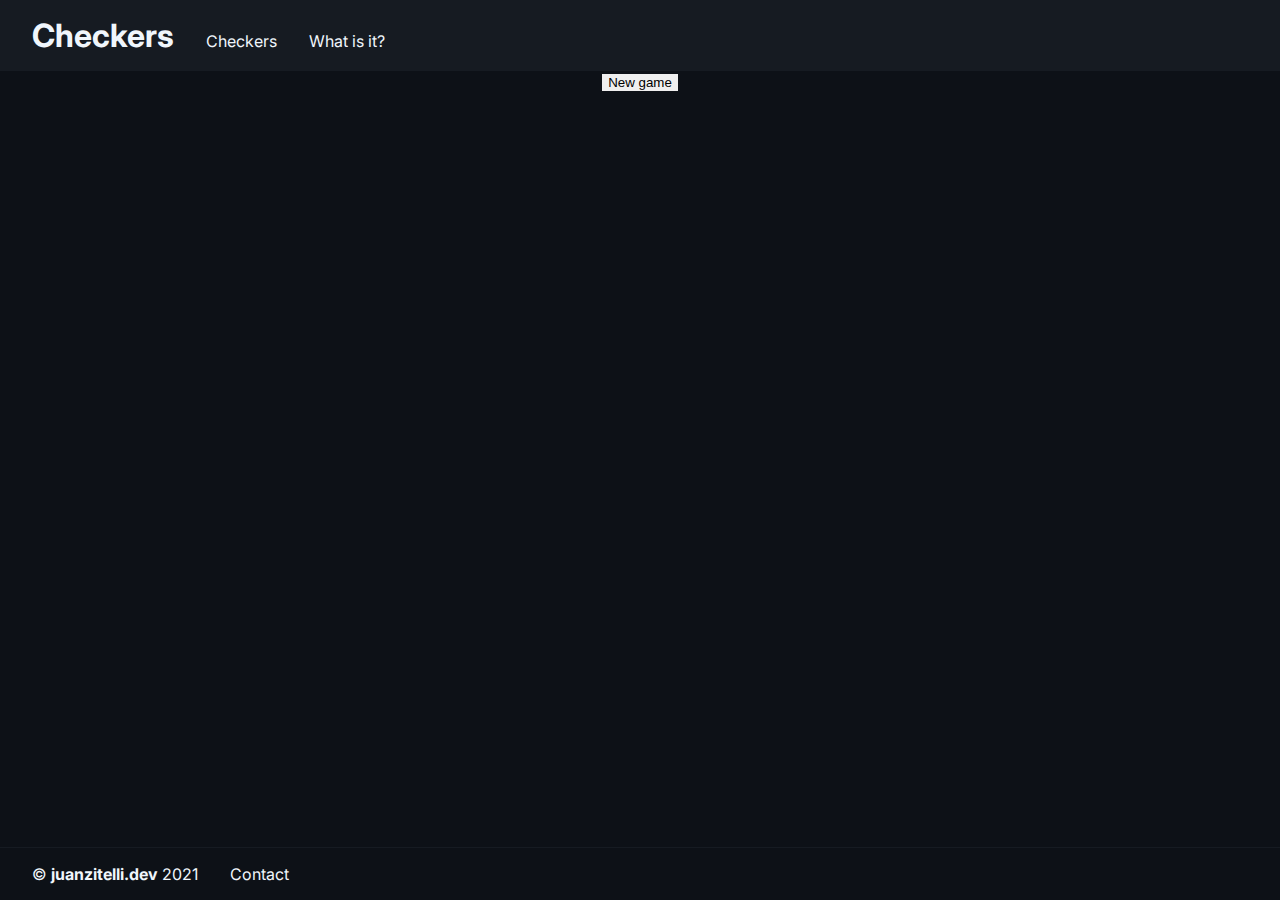
==== index.html @ 4c3e9ac0 "Fixed image naming bug" ====
<!DOCTYPE html>
<html lang="en">
  <head>
    <meta charset="UTF-8" />
    <meta http-equiv="X-UA-Compatible" content="IE=edge" />
    <meta name="viewport" content="width=device-width, initial-scale=1.0" />
    <meta
      name="keywords"
      content="checkers, university, project, board, student"
    />
    <meta name="author" content="Juan Agustín Zitelli" />
    <meta name="copyright" content="Juan Agustín Zitelli" />
    <meta name="robots" content="follow" />
    <link rel="icon" href="./assets/img/checkers.ico" />
    <link rel="stylesheet" href="./assets/css/reset.css" />
    <link rel="stylesheet" href="./assets/css/style.css" />
    <script src="/assets/js/index.js" defer></script>
    <title>Checkers</title>
  </head>
  <body id="body">
    <header class="header">
      <nav class="header__navigation">
        <ul class="navigation__list">
          <li class="list__header-item">
            <h1 class="heading">
              <a class="link list__header-item__link" href="#">Checkers</a>
            </h1>
          </li>
          <li class="uppercase list__header-item">
            <a class="link list__header-item__link" href="#">Checkers</a>
          </li>
          <li class="uppercase list__header-item">
            <a class="link list__header-item__link" href="#">What is it?</a>
          </li>
        </ul>
      </nav>
    </header>
    <main class="main-content">
      <section class="main-content__game-area">
        <div class="game-area__board"></div>
        <button class="game-area__button">New game</button>
      </section>
      <section class="main-content__score-area">
        <!-- TODO: Add players, scores and remaining tiles -->
      </section>
    </main>
    <footer class="footer">
      <nav class="footer__navigation">
        <ul class="navigation__list">
          <li class="list__footer-item">
            ©
            <a class="list__footer-item__link" href="https://juanzitelli.dev"
              ><strong>juanzitelli.dev</strong></a
            >
            2021
          </li>
          <li class="list__footer-item">
            <a
              class="list__footer-item__link"
              href="mailto:juanzitelli7@gmail.com"
              >Contact</a
            >
          </li>
        </ul>
      </nav>
    </footer>

    <template id="row">
      <div class="board__row"></div>
    </template>

    <template id="tile">
      <div class="row__tile"></div>
    </template>

    <template id="red-piece">
      <img
        class="checker--red"
        src="/assets/img/red-piece.png"
        alt="red checker"
      />
    </template>

    <template id="white-piece">
      <img
        height="30"
        width="30"
        src="/assets/img/white-piece.png"
        alt="white checker"
      />
    </template>
  </body>
</html>
---- assets/css/style.css ----
@import url("https://fonts.googleapis.com/css2?family=Inter:wght@300;400;500;600&display=swap");

:root {
  /* Palette */
  --dark-gray: #161b22;
  --light-gray: #0d1117;
  --white: #f0f6fc;
  --green: #2ea44f;
  --pure-black: #000;
  --pure-white: #fff;

  /* Borders */
  --border-color: var(--dark-gray);
  --border-width: 0.0625rem;
  --border-radius: 0.625rem;

  /* Background colors*/
  --background-color: var(--light-gray);
  --header-background-color: var(--dark-gray);
  --button-background-color--primary: var(--green);

  /* Font */
  --font-color: var(--white);
  --font-size: 16px;

  --font-weight-light: 300;
  --font-weight-regular: 400;
  --font-weight-bold: 600;

  /* Spacing */
  --spacing-factor: 0.5rem;
  --spacing--sm: calc(var(--spacing-factor) * 1);
  --spacing--md: calc(var(--spacing-factor) * 2);
  --spacing--lg: calc(var(--spacing-factor) * 3);
  --spacing--xlg: calc(var(--spacing-factor) * 4);

  /* Transitions */
  --transition-speed-fast: 0.1s;
  --transition-speed-medium: 0.4s;
  --transition-speed-slow: 0.7s;

  /* Opacity */
  --opacity-low: 0.3;
  --opacity-medium: 0.5;
  --opacity-full: 1;

  /* Shadow */
  --box-shadow-sm: #f0f6fc1a 0px 4px 6px -1px, #f0f6fc0f 0px 2px 4px -1px;
}

#body {
  display: grid;
  grid-template-rows: min-content auto min-content;
  background-color: var(--background-color);
  color: var(--font-color);
  font-size: var(--font-size);
}

.header__navigation,
.footer__navigation {
  display: flex;
  flex-direction: row;
  padding: var(--spacing--md);
}

.list__footer-item__link {
  color: var(--font-color);
  text-decoration: none;
}

.header__navigation {
  background: var(--header-background-color);
}

.footer__navigation {
  border-top: var(--border-width) solid var(--border-color);
}

.list__header-item__link {
  text-decoration: none;
}

.navigation__list {
  display: flex;
  flex-direction: row;
  align-items: baseline;
}

.list__header-item,
.list__footer-item {
  list-style-type: none;
  padding: 0 var(--spacing--md);
  transition: opacity var(--transition-speed-medium);
}

.list__header-item:hover,
.list__footer-item:hover {
  opacity: var(--opacity-medium);
}

.main-content {
  display: flex;
  flex-direction: column;
  align-items: center;
}

.main-content__board {
  display: flex;
  flex-direction: column;
  margin-top: var(--spacing--md);
  box-shadow: var(--box-shadow-sm);
}

.main-content__button {
  background-color: var(--button-background-color--primary);
  color: var(--font-color);
  cursor: pointer;
  font-family: inherit;
  font-weight: var(--font-weight-bold);
  font-size: var(--font-size);
  margin: var(--spacing--lg);
  padding: var(--spacing--md) var(--spacing--xlg);
  border-radius: var(--border-radius);
  transition: opacity var(--transition-speed-medium);
}

.main-content__button:hover {
  opacity: var(--opacity-medium);
}

.link {
  color: var(--font-color);
}

.board__row {
  display: flex;
  flex-direction: row;
  justify-content: center;
  align-items: center;
}
.board__row .row__item {
  padding: var(--spacing--xlg);
}

.board__row:nth-child(odd) .row__item:nth-child(odd),
.board__row:nth-child(even) .row__item:nth-child(even) {
  background-color: var(--pure-white);
}

.board__row:nth-child(even) .row__item:nth-child(odd),
.board__row:nth-child(odd) .row__item:nth-child(even) {
  background-color: var(--pure-black);
}
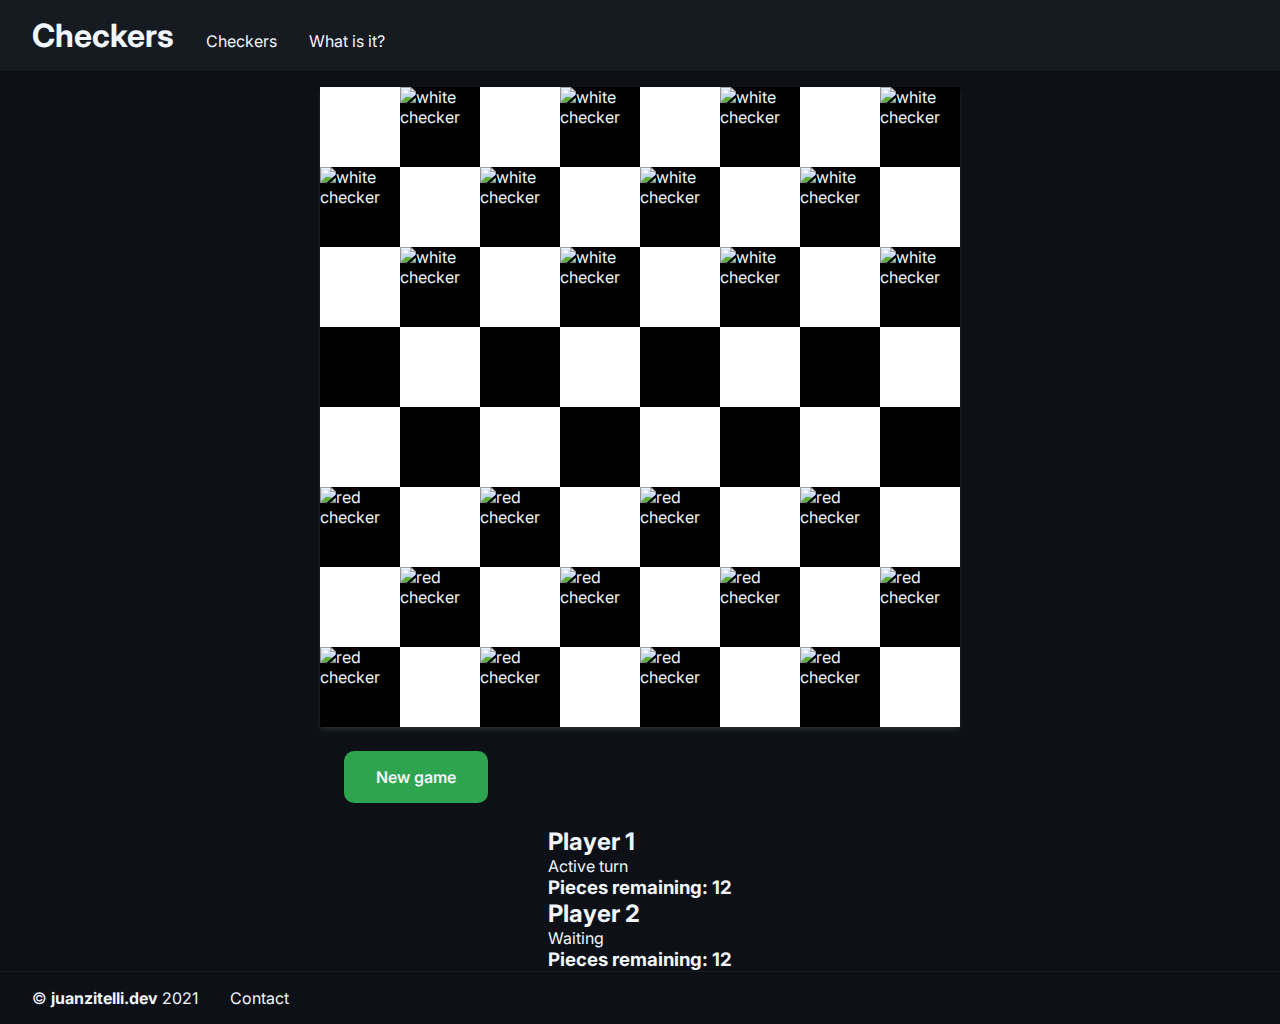
==== commit 9203282b: "Added HTML score badges" ====
--- a/index.html
+++ b/index.html
@@ -41,7 +41,30 @@
         <button class="game-area__button">New game</button>
       </section>
       <section class="main-content__score-area">
-        <!-- TODO: Add players, scores and remaining tiles -->
+        <div class="score-area__player-1">
+          <h2 class="player-title">Player 1</h2>
+          <div class="player-1__turn">
+            <span class="player-title__status status--active">Active turn</span>
+          </div>
+          <div class="player-1__pieces">
+            <h3>
+              Pieces remaining:
+              <span class="player-1__pieces__remaining">12</span>
+            </h3>
+          </div>
+        </div>
+        <div class="score-area__player-2">
+          <h2 class="player-title">Player 2</h2>
+          <div class="player-2__turn">
+            <span class="player-title__status status--waiting">Waiting</span>
+          </div>
+          <div class="player-2__pieces">
+            <h3>
+              Pieces remaining:
+              <span class="player-2__pieces__remaining">12</span>
+            </h3>
+          </div>
+        </div>
       </section>
     </main>
     <footer class="footer">
@@ -83,8 +106,7 @@
 
     <template id="white-piece">
       <img
-        height="30"
-        width="30"
+        class="checker--white"
         src="/assets/img/white-piece.png"
         alt="white checker"
       />
--- a/assets/css/style.css
+++ b/assets/css/style.css
@@ -46,6 +46,17 @@
 
   /* Shadow */
   --box-shadow-sm: #f0f6fc1a 0px 4px 6px -1px, #f0f6fc0f 0px 2px 4px -1px;
+
+  /* Breakpoints */
+  --bp-xl: 1200px;
+  --bp-lg: 1024px;
+  --bp-md: 768px;
+  --bp-sm: 480px;
+
+  /* Tile size */
+  --min-tile-size: 2.5rem;
+  --max-tile-size: 5rem;
+  --preferred-tile-size: 10vw;
 }
 
 #body {
@@ -104,14 +115,14 @@
   align-items: center;
 }
 
-.main-content__board {
+.game-area__board {
   display: flex;
   flex-direction: column;
   margin-top: var(--spacing--md);
   box-shadow: var(--box-shadow-sm);
 }
 
-.main-content__button {
+.game-area__button {
   background-color: var(--button-background-color--primary);
   color: var(--font-color);
   cursor: pointer;
@@ -124,7 +135,7 @@
   transition: opacity var(--transition-speed-medium);
 }
 
-.main-content__button:hover {
+.game-area__button:hover {
   opacity: var(--opacity-medium);
 }
 
@@ -133,21 +144,38 @@
 }
 
 .board__row {
+  display: grid;
+  grid-auto-flow: column;
+}
+
+.board__row .row__tile {
   display: flex;
   flex-direction: row;
-  justify-content: center;
-  align-items: center;
-}
-.board__row .row__item {
-  padding: var(--spacing--xlg);
+  height: clamp(
+    var(--min-tile-size),
+    var(--preferred-tile-size),
+    var(--max-tile-size)
+  );
+  width: clamp(
+    var(--min-tile-size),
+    var(--preferred-tile-size),
+    var(--max-tile-size)
+  );
 }
 
-.board__row:nth-child(odd) .row__item:nth-child(odd),
-.board__row:nth-child(even) .row__item:nth-child(even) {
+.board__row:nth-child(odd) .row__tile:nth-child(odd),
+.board__row:nth-child(even) .row__tile:nth-child(even) {
   background-color: var(--pure-white);
 }
 
-.board__row:nth-child(even) .row__item:nth-child(odd),
-.board__row:nth-child(odd) .row__item:nth-child(even) {
+.board__row:nth-child(even) .row__tile:nth-child(odd),
+.board__row:nth-child(odd) .row__tile:nth-child(even) {
   background-color: var(--pure-black);
 }
+
+.checker--red,
+.checker--white {
+  aspect-ratio: 1/1;
+  max-width: 100%;
+  max-height: 100%;
+}
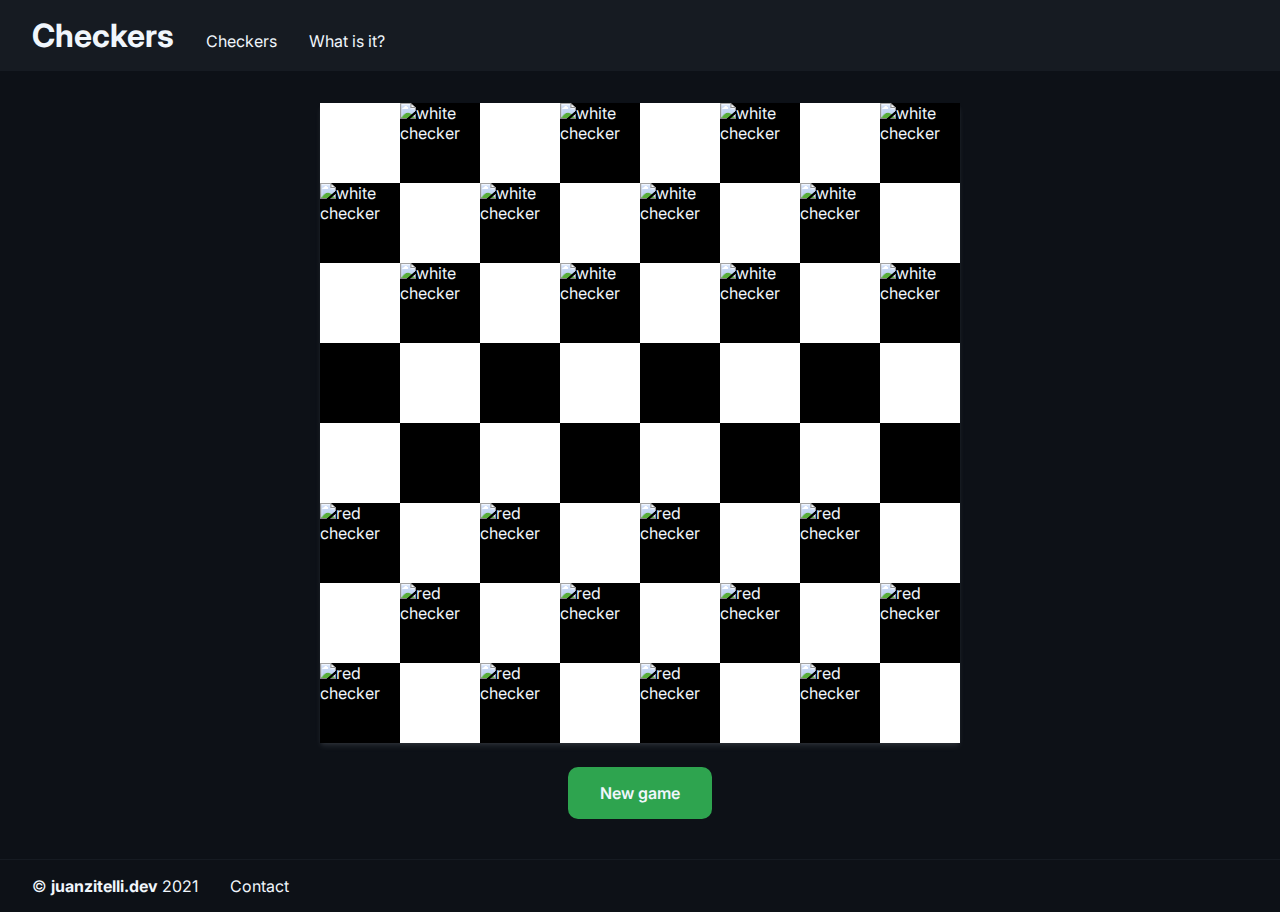
==== commit 0981cc50: "Added relative pathing to JS import (#9)" ====
--- a/index.html
+++ b/index.html
@@ -14,7 +14,7 @@
     <link rel="icon" href="./assets/img/checkers.ico" />
     <link rel="stylesheet" href="./assets/css/reset.css" />
     <link rel="stylesheet" href="./assets/css/style.css" />
-    <script src="/assets/js/index.js" defer></script>
+    <script src="./assets/js/index.js" defer></script>
     <title>Checkers</title>
   </head>
   <body id="body">
@@ -41,27 +41,23 @@
         <button class="game-area__button">New game</button>
       </section>
       <section class="main-content__score-area">
-        <div class="score-area__player-1">
-          <h2 class="player-title">Player 1</h2>
-          <div class="player-1__turn">
-            <span class="player-title__status status--active">Active turn</span>
-          </div>
+        <div class="score-area__player player-1 status--active">
+          <h2 class="player__title">Player 1</h2>
+          <span class="player__status">Active turn</span>
           <div class="player-1__pieces">
             <h3>
               Pieces remaining:
-              <span class="player-1__pieces__remaining">12</span>
+              <span class="pieces__remaining pieces__remaining--p1">12</span>
             </h3>
           </div>
         </div>
-        <div class="score-area__player-2">
-          <h2 class="player-title">Player 2</h2>
-          <div class="player-2__turn">
-            <span class="player-title__status status--waiting">Waiting</span>
-          </div>
+        <div class="score-area__player player-2">
+          <h2 class="player__title">Player 2</h2>
+          <span class="player__status">Waiting</span>
           <div class="player-2__pieces">
             <h3>
               Pieces remaining:
-              <span class="player-2__pieces__remaining">12</span>
+              <span class="pieces__remaining pieces__remaining--p2">12</span>
             </h3>
           </div>
         </div>
@@ -98,7 +94,7 @@
 
     <template id="red-piece">
       <img
-        class="checker--red"
+        class="checker checker--red"
         src="/assets/img/red-piece.png"
         alt="red checker"
       />
@@ -106,7 +102,7 @@
 
     <template id="white-piece">
       <img
-        class="checker--white"
+        class="checker checker--white"
         src="/assets/img/white-piece.png"
         alt="white checker"
       />
--- a/assets/css/style.css
+++ b/assets/css/style.css
@@ -8,6 +8,8 @@
   --green: #2ea44f;
   --pure-black: #000;
   --pure-white: #fff;
+  --red: #ff5f56;
+  --blue: #0070f3;
 
   /* Borders */
   --border-color: var(--dark-gray);
@@ -18,6 +20,8 @@
   --background-color: var(--light-gray);
   --header-background-color: var(--dark-gray);
   --button-background-color--primary: var(--green);
+  --player-1-accent-color: var(--blue);
+  --player-2-accent-color: var(--red);
 
   /* Font */
   --font-color: var(--white);
@@ -47,7 +51,7 @@
   /* Shadow */
   --box-shadow-sm: #f0f6fc1a 0px 4px 6px -1px, #f0f6fc0f 0px 2px 4px -1px;
 
-  /* Breakpoints */
+  /* Breakpoints (won't work on media queries but left for reference) */
   --bp-xl: 1200px;
   --bp-lg: 1024px;
   --bp-md: 768px;
@@ -112,6 +116,15 @@
 .main-content {
   display: flex;
   flex-direction: column;
+  align-items: center;
+  justify-content: space-between;
+  padding: var(--spacing--md);
+}
+
+.main-content__game-area {
+  display: flex;
+  flex-direction: column;
+  justify-content: center;
   align-items: center;
 }
 
@@ -148,7 +161,7 @@
   grid-auto-flow: column;
 }
 
-.board__row .row__tile {
+.row__tile {
   display: flex;
   flex-direction: row;
   height: clamp(
@@ -178,4 +191,56 @@
   aspect-ratio: 1/1;
   max-width: 100%;
   max-height: 100%;
-}
+  cursor: pointer;
+}
+
+.main-content__score-area {
+  display: flex;
+  flex-direction: column;
+  justify-content: space-evenly;
+  align-items: baseline;
+}
+.score-area__player {
+  padding: var(--spacing--lg);
+  border-radius: var(--border-radius);
+  margin: var(--spacing--sm);
+}
+
+.player-1 {
+  border: var(--border-width) solid var(--player-1-accent-color);
+}
+
+.player-2 {
+  border: var(--border-width) solid var(--player-2-accent-color);
+}
+
+.score-area__player.player-1.status--active {
+  background-color: var(--player-1-accent-color);
+}
+
+.score-area__player.player-2.status--active {
+  background-color: var(--player-2-accent-color);
+}
+
+/* Scores hidden by default, shown on game start */
+.main-content__score-area {
+  display: none;
+}
+
+/* Scores hidden by default, shown on game start */
+.main-content__score-area.game-started {
+  display: flex;
+  margin: var(--spacing--lg);
+}
+
+/* Start game button shown by default, hidden on game start */
+.game-area__button.game-started {
+  display: none;
+}
+
+/* Desktop */
+@media (min-width: 768px) {
+  .main-content__score-area {
+    flex-direction: row;
+  }
+}
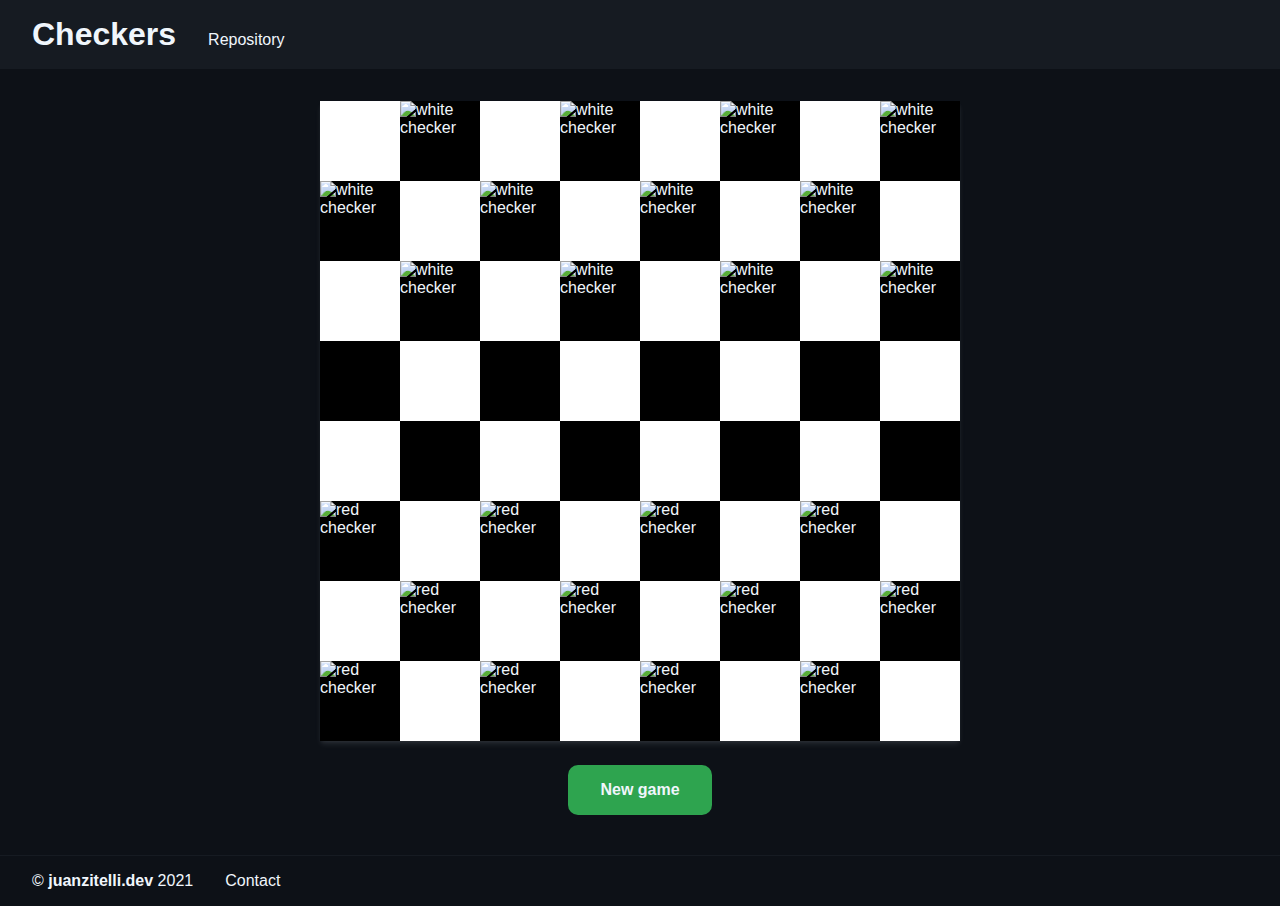
==== commit d6262bb7: "Added functionality to get players names before the game starts" ====
--- a/index.html
+++ b/index.html
@@ -22,15 +22,20 @@
       <nav class="header__navigation">
         <ul class="navigation__list">
           <li class="list__header-item">
-            <h1 class="heading">
+            <h1>
               <a class="link list__header-item__link" href="#">Checkers</a>
             </h1>
           </li>
-          <li class="uppercase list__header-item">
-            <a class="link list__header-item__link" href="#">Checkers</a>
-          </li>
-          <li class="uppercase list__header-item">
-            <a class="link list__header-item__link" href="#">What is it?</a>
+          <li class="list__header-item">
+            <span>
+              <a
+                class="link list__header-item__link"
+                target="_blank"
+                rel="noreferrer"
+                href="https://github.com/juanzitelli/checkers"
+                >Repository</a
+              >
+            </span>
           </li>
         </ul>
       </nav>
@@ -42,7 +47,7 @@
       </section>
       <section class="main-content__score-area">
         <div class="score-area__player player-1 status--active">
-          <h2 class="player__title">Player 1</h2>
+          <h2 class="player__title player-1__name">Player 1</h2>
           <span class="player__status">Active turn</span>
           <div class="player-1__pieces">
             <h3>
@@ -52,7 +57,7 @@
           </div>
         </div>
         <div class="score-area__player player-2">
-          <h2 class="player__title">Player 2</h2>
+          <h2 class="player__title player-2__name">Player 2</h2>
           <span class="player__status">Waiting</span>
           <div class="player-2__pieces">
             <h3>
@@ -95,7 +100,7 @@
     <template id="red-piece">
       <img
         class="checker checker--red"
-        src="/assets/img/red-piece.png"
+        src="./assets/img/red-piece.png"
         alt="red checker"
       />
     </template>
@@ -103,7 +108,7 @@
     <template id="white-piece">
       <img
         class="checker checker--white"
-        src="/assets/img/white-piece.png"
+        src="./assets/img/white-piece.png"
         alt="white checker"
       />
     </template>
--- a/assets/css/style.css
+++ b/assets/css/style.css
@@ -1,5 +1,3 @@
-@import url("https://fonts.googleapis.com/css2?family=Inter:wght@300;400;500;600&display=swap");
-
 :root {
   /* Palette */
   --dark-gray: #161b22;
@@ -10,11 +8,13 @@
   --pure-white: #fff;
   --red: #ff5f56;
   --blue: #0070f3;
+  --yellow: #e3b341;
 
   /* Borders */
   --border-color: var(--dark-gray);
   --border-width: 0.0625rem;
-  --border-radius: 0.625rem;
+  --border-radius--sm: 0.3125rem;
+  --border-radius--md: 0.625rem;
 
   /* Background colors*/
   --background-color: var(--light-gray);
@@ -22,10 +22,11 @@
   --button-background-color--primary: var(--green);
   --player-1-accent-color: var(--blue);
   --player-2-accent-color: var(--red);
+  --selected-tile-color: var(--yellow);
 
   /* Font */
   --font-color: var(--white);
-  --font-size: 16px;
+  --font-size--regular: 16px;
 
   --font-weight-light: 300;
   --font-weight-regular: 400;
@@ -68,7 +69,7 @@
   grid-template-rows: min-content auto min-content;
   background-color: var(--background-color);
   color: var(--font-color);
-  font-size: var(--font-size);
+  font-size: var(--font-size--regular);
 }
 
 .header__navigation,
@@ -117,7 +118,6 @@
   display: flex;
   flex-direction: column;
   align-items: center;
-  justify-content: space-between;
   padding: var(--spacing--md);
 }
 
@@ -141,10 +141,10 @@
   cursor: pointer;
   font-family: inherit;
   font-weight: var(--font-weight-bold);
-  font-size: var(--font-size);
+  font-size: var(--font-size--regular);
   margin: var(--spacing--lg);
   padding: var(--spacing--md) var(--spacing--xlg);
-  border-radius: var(--border-radius);
+  border-radius: var(--border-radius--md);
   transition: opacity var(--transition-speed-medium);
 }
 
@@ -202,7 +202,7 @@
 }
 .score-area__player {
   padding: var(--spacing--lg);
-  border-radius: var(--border-radius);
+  border-radius: var(--border-radius--md);
   margin: var(--spacing--sm);
 }
 
@@ -236,6 +236,11 @@
 /* Start game button shown by default, hidden on game start */
 .game-area__button.game-started {
   display: none;
+}
+
+/* Had to forcedly over-specify selectors to override black tile color */
+div.game-area__board div.board__row div.row__tile.selected-tile {
+  background-color: var(--selected-tile-color);
 }
 
 /* Desktop */
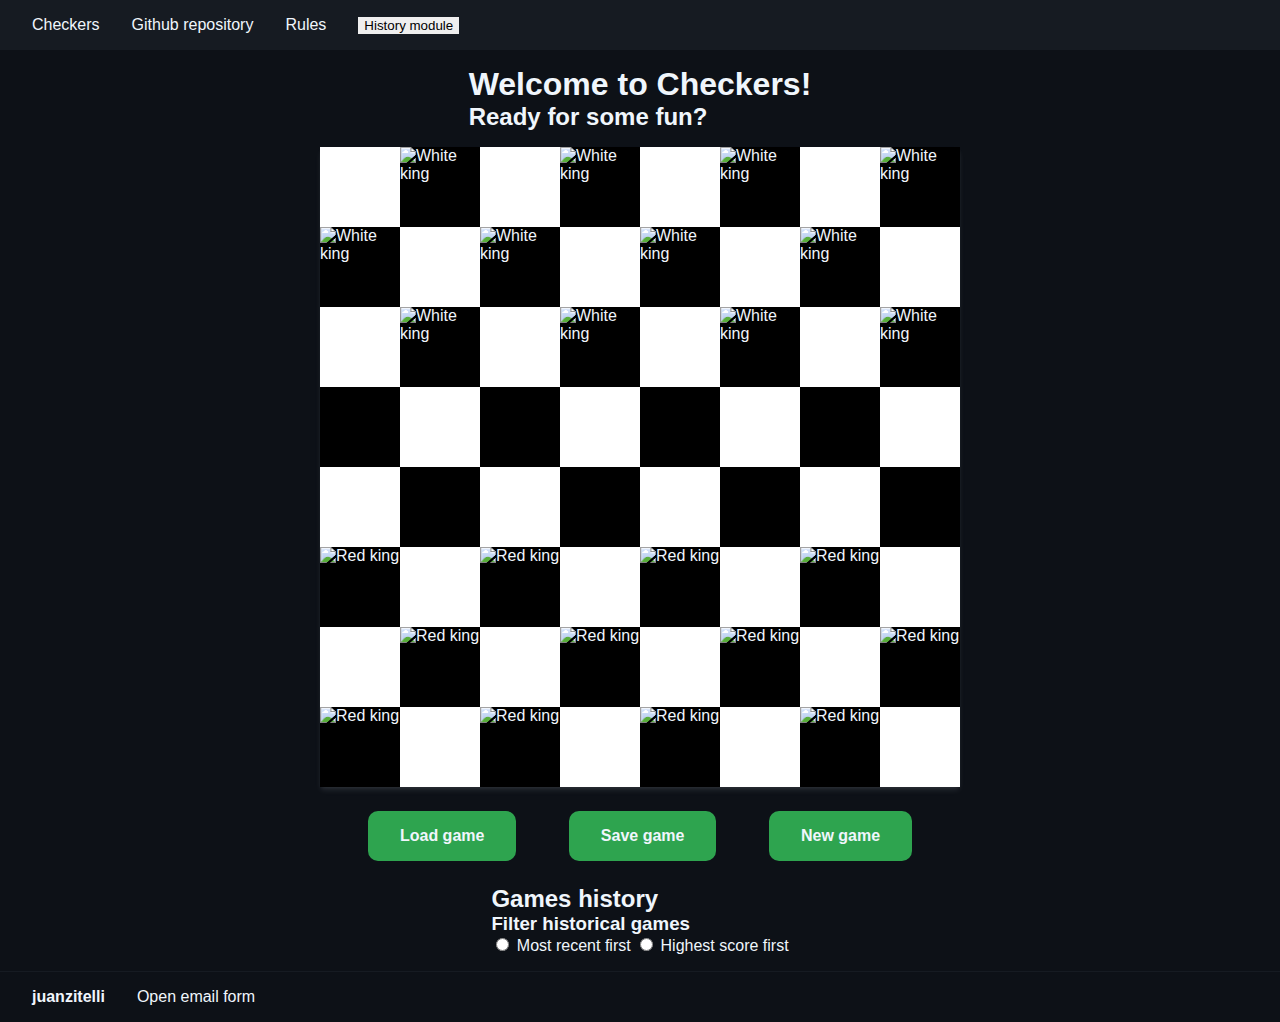
==== commit 38cb184a: "Updated markup to match new requirements" ====
--- a/index.html
+++ b/index.html
@@ -14,7 +14,29 @@
     <link rel="icon" href="./assets/img/checkers.ico" />
     <link rel="stylesheet" href="./assets/css/reset.css" />
     <link rel="stylesheet" href="./assets/css/style.css" />
-    <script src="./assets/js/index.js" defer></script>
+    <script
+      type="module"
+      src="./assets/js/utilities/fixtures.utilities.js"
+      defer
+    ></script>
+    <script
+      type="module"
+      src="./assets/js/utilities/dom.utilities.js"
+      defer
+    ></script>
+    <script
+      type="module"
+      src="./assets/js/hooks/useHistoryModule.js"
+      defer
+    ></script>
+    <script
+      type="module"
+      src="./assets/js/hooks/useLocalStorageState.js"
+      defer
+    ></script>
+
+    <script type="module" src="./assets/js/index.js" defer></script>
+    <script src="https://unpkg.com/feather-icons"></script>
     <title>Checkers</title>
   </head>
   <body id="body">
@@ -22,67 +44,154 @@
       <nav class="header__navigation">
         <ul class="navigation__list">
           <li class="list__header-item">
-            <h1>
-              <a class="link list__header-item__link" href="#">Checkers</a>
-            </h1>
-          </li>
-          <li class="list__header-item">
-            <span>
-              <a
-                class="link list__header-item__link"
-                target="_blank"
-                rel="noreferrer"
-                href="https://github.com/juanzitelli/checkers"
-                >Repository</a
-              >
-            </span>
+            <a id="main-title" class="link list__header-item__link" href="/"
+              >Checkers</a
+            >
+          </li>
+          <li class="list__header-item">
+            <a
+              class="link list__header-item__link"
+              target="_blank"
+              href="https://github.com/juanzitelli/checkers"
+              title="Github repository"
+              ><i class="link__icon" alt="Github icon" data-feather="github"></i
+              ><span class="icon__label">Github repository</span></a
+            >
+          </li>
+          <li class="list__header-item">
+            <a
+              class="link list__header-item__link"
+              target="_blank"
+              href="https://en.wikipedia.org/wiki/Draughts"
+              title="Github repository"
+              ><i
+                class="link__icon"
+                alt="Game help icon"
+                data-feather="help-circle"
+              ></i
+              ><span class="icon__label">Rules</span></a
+            >
+          </li>
+          <li class="list__header-item">
+            <button
+              class="header-item__button button--secondary"
+              id="history-module__modal-trigger"
+            >
+              <i class="button__icon" data-feather="clock"></i
+              ><span class="button__label">History module</span>
+            </button>
           </li>
         </ul>
       </nav>
     </header>
     <main class="main-content">
       <section class="main-content__game-area">
+        <header class="game-area__header">
+          <h1 class="header__title">
+            Welcome to <span class="logo">Checkers</span>!
+          </h1>
+          <h2 class="header__subtitle">Ready for some fun?</h2>
+        </header>
         <div class="game-area__board"></div>
-        <button class="game-area__button">New game</button>
       </section>
       <section class="main-content__score-area">
         <div class="score-area__player player-1 status--active">
           <h2 class="player__title player-1__name">Player 1</h2>
           <span class="player__status">Active turn</span>
           <div class="player-1__pieces">
-            <h3>
-              Pieces remaining:
-              <span class="pieces__remaining pieces__remaining--p1">12</span>
-            </h3>
+            <h4>
+              Score:
+              <span class="pieces__score pieces__score--p1">0</span>
+            </h4>
           </div>
         </div>
         <div class="score-area__player player-2">
           <h2 class="player__title player-2__name">Player 2</h2>
           <span class="player__status">Waiting</span>
           <div class="player-2__pieces">
-            <h3>
-              Pieces remaining:
-              <span class="pieces__remaining pieces__remaining--p2">12</span>
-            </h3>
+            <h4>
+              Score:
+              <span class="pieces__score pieces__score--p2">0</span>
+            </h4>
           </div>
         </div>
       </section>
+      <section class="main-content__actions">
+        <button
+          id="load-game-button"
+          class="game-area__button button--secondary"
+          disabled
+        >
+          Load game
+        </button>
+        <button
+          id="save-game-button"
+          class="game-area__button button--secondary"
+          disabled
+        >
+          Save game
+        </button>
+        <button
+          id="start-game-button"
+          class="game-area__button button--primary"
+        >
+          New game
+        </button>
+      </section>
+      <div id="history-module-modal" class="modal">
+        <div class="history-module-modal__content">
+          <i data-feather="x" class="close"></i>
+          <section class="main-content__history-module">
+            <header>
+              <h2 class="history-module__title">Games history</h2>
+            </header>
+            <article class="history-module__filters">
+              <h3 class="filter__title">Filter historical games</h3>
+              <label>
+                <input
+                  type="radio"
+                  value="date"
+                  name="filter"
+                  id="filter__date"
+                />
+                Most recent first
+              </label>
+
+              <label>
+                <input
+                  type="radio"
+                  value="score"
+                  name="filter"
+                  id="filter__score"
+                />
+                Highest score first
+              </label>
+            </article>
+            <div class="history-module__container"></div>
+          </section>
+        </div>
+      </div>
     </main>
     <footer class="footer">
       <nav class="footer__navigation">
         <ul class="navigation__list">
           <li class="list__footer-item">
-            ©
-            <a class="list__footer-item__link" href="https://juanzitelli.dev"
-              ><strong>juanzitelli.dev</strong></a
-            >
-            2021
+            <a
+              class="list__footer-item__link"
+              target="_blank"
+              href="https://www.polywork.com/juanzitelli"
+              title="Juan Agustín Zitelli Polywork's profile"
+              ><strong>juanzitelli</strong></a
+            >
           </li>
           <li class="list__footer-item">
             <a
-              class="list__footer-item__link"
-              href="mailto:juanzitelli7@gmail.com"
-              >Contact</a
+              class="link list__footer-item__link"
+              href="/form.html"
+              target="_blank"
+              title="Open email form"
+              ><i class="link__icon" alt="Email icon" data-feather="mail"></i
+              ><span class="icon__label">Open email form</span></a
             >
           </li>
         </ul>
@@ -101,7 +210,7 @@
       <img
         class="checker checker--red"
         src="./assets/img/red-piece.png"
-        alt="red checker"
+        alt="Red king"
       />
     </template>
 
@@ -109,8 +218,34 @@
       <img
         class="checker checker--white"
         src="./assets/img/white-piece.png"
-        alt="white checker"
-      />
+        alt="White king"
+      />
+    </template>
+
+    <template id="red-king">
+      <img
+        class="checker king--red"
+        src="./assets/img/red-king.png"
+        alt="Red king"
+      />
+    </template>
+
+    <template id="white-king">
+      <img
+        class="checker king--white"
+        src="./assets/img/white-king.png"
+        alt="White king"
+      />
+    </template>
+
+    <template id="history-game">
+      <article class="history-game__container">
+        <h4 class="history-game__result"></h4>
+        <div class="history-game__players"></div>
+      </article>
     </template>
   </body>
+  <script>
+    feather.replace();
+  </script>
 </html>
